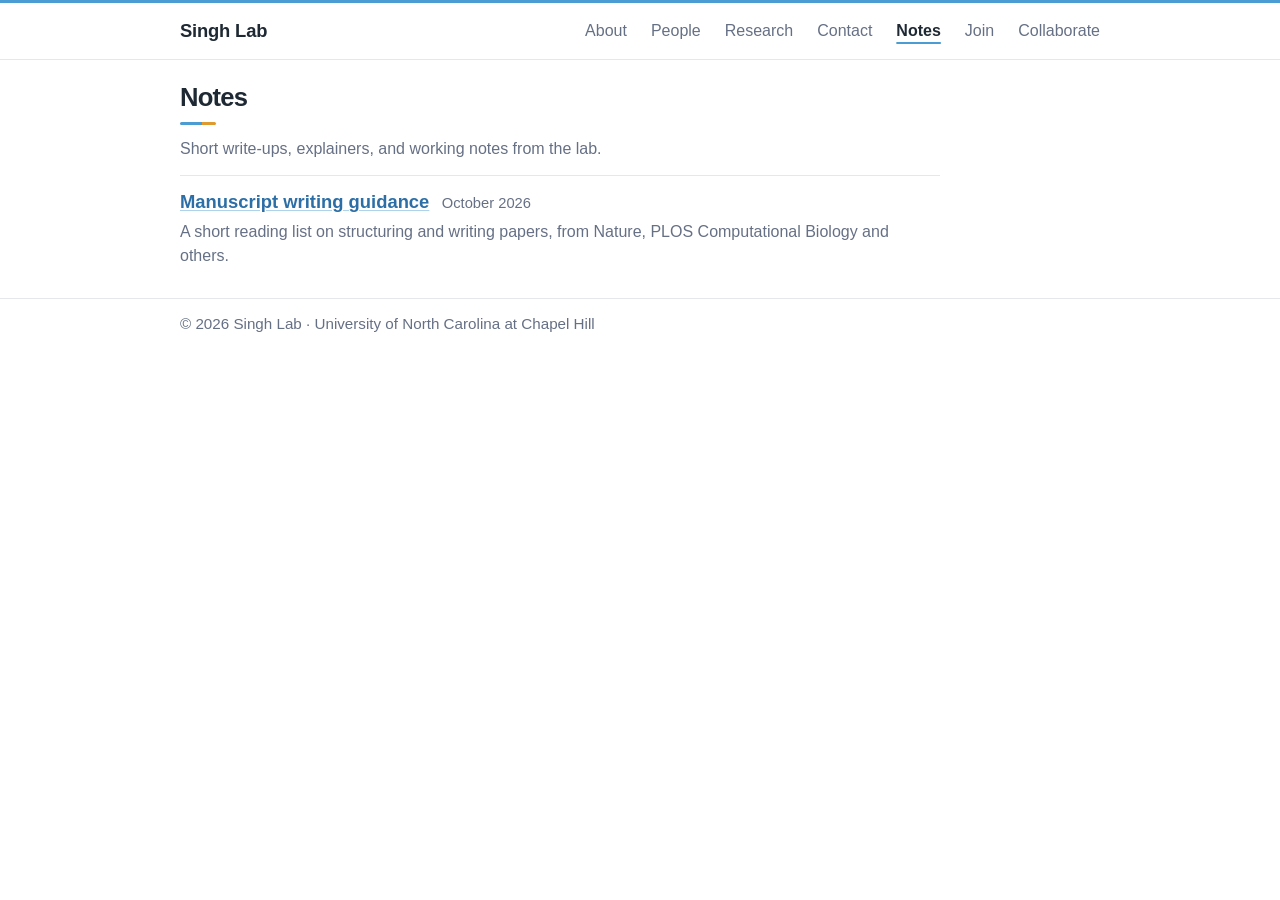
==== notes/index.html @ f238f063 "Notes: replace blank starter with a manuscript-writing reading list Nine articles from Nature, Natur" ====
<!DOCTYPE html>
<html lang="en">
<head>
  <meta charset="UTF-8">
  <meta name="viewport" content="width=device-width, initial-scale=1.0">

  <title>Notes · Singh Lab · UNC Chapel Hill</title>

  <meta
    name="description"
    content="Notes from the Singh Lab at UNC Chapel Hill."
  >

  <link rel="canonical" href="https://satsinghlab.com/notes/">
  <link rel="icon" href="../assets/favicon.svg" type="image/svg+xml">
  <link rel="apple-touch-icon" href="../assets/apple-touch-icon.png">

  <meta property="og:type" content="website">
  <meta property="og:site_name" content="Singh Lab">
  <meta property="og:title" content="Notes · Singh Lab · UNC Chapel Hill">
  <meta property="og:description" content="Notes from the Singh Lab at UNC Chapel Hill.">
  <meta property="og:url" content="https://satsinghlab.com/notes/">
  <meta property="og:image" content="https://satsinghlab.com/assets/og-image.png">
  <meta property="og:image:width" content="1200">
  <meta property="og:image:height" content="630">
  <meta property="og:image:alt" content="Singh Lab: Natural and Engineered Intelligence, UNC Chapel Hill">
  <meta name="twitter:card" content="summary_large_image">

  <link rel="stylesheet" href="../style.css?v=10">
  <link rel="stylesheet" href="../assets/banners.css?v=2">
</head>

<body>

  <header>
    <div class="container">
      <nav>
        <a class="site-name" href="../">Singh Lab</a>

        <ul>
          <li><a href="../">About</a></li>
          <li><a href="../people.html">People</a></li>
          <li><a href="../research.html">Research</a></li>
          <li><a href="../contact.html">Contact</a></li>
          <li><a href="../notes/" aria-current="page">Notes</a></li>
        </ul>

        <div class="nav-extra">
          <a href="../people.html#join">Join</a>
          <a href="../contact.html#collaborators">Collaborate</a>
        </div>
      </nav>
    </div>
  </header>

  <main>

    <section id="notes">
      <div class="container">
        <h2>Notes</h2>

        <p class="section-lede">
          Short write-ups, explainers, and working notes from the lab.
        </p>

        <!-- add new notes at the top: copy an existing note, then add an <li> here -->
        <ul class="notes-list">
          <li>
            <a href="manuscript-writing.html">Manuscript writing guidance</a>
            <span class="note-date">October 2026</span>
            <p>A short reading list on structuring and writing papers, from Nature, PLOS Computational Biology and others.</p>
          </li>
        </ul>
      </div>
    </section>

  </main>

  <footer>
    <div class="container">
      © 2026 Singh Lab · University of North Carolina at Chapel Hill
    </div>
  </footer>

  <!-- Default Statcounter code for www.satsinghlab.com
  http://www.satsinghlab.com -->
  <script type="text/javascript">
  var sc_project=13357167;
  var sc_invisible=1;
  var sc_security="1e96510b";
  </script>
  <script type="text/javascript"
  src="https://www.statcounter.com/counter/counter.js"
  async></script>
  <noscript><div class="statcounter"><a title="Web Analytics"
  href="https://statcounter.com/" target="_blank"><img
  class="statcounter"
  src="https://c.statcounter.com/13357167/0/1e96510b/1/"
  alt="Web Analytics"
  referrerPolicy="no-referrer-when-downgrade"></a></div></noscript>
  <!-- End of Statcounter Code -->

</body>
</html>
---- style.css ----
:root {
  --text: #1f2933;
  --muted: #667085;
  --border: #e5e7eb;
  --background: #ffffff;
  --accent: #4b9cd3;
  --link: #2c6fa6;
  --amber: #de9a2e;
  --tint: #f5f9fc;
  --max-width: 920px;
}

* {
  box-sizing: border-box;
}

html {
  scroll-behavior: smooth;
}

body {
  margin: 0;
  font-family:
    -apple-system,
    BlinkMacSystemFont,
    "Segoe UI",
    Helvetica,
    Arial,
    sans-serif;
  color: var(--text);
  background: var(--background);
  line-height: 1.5;
}

a {
  color: var(--link);
  text-decoration-color: rgba(75, 156, 211, 0.45);
  text-underline-offset: 2px;
}

a:hover {
  text-decoration-color: currentColor;
}

.container {
  width: min(var(--max-width), calc(100% - 40px));
  margin: 0 auto;
}

header {
  border-top: 3px solid var(--accent);
  border-bottom: 1px solid var(--border);
}

nav {
  min-height: 56px;
  display: flex;
  align-items: center;
  justify-content: space-between;
  gap: 30px;
}

.site-name {
  color: var(--text);
  font-weight: 700;
  font-size: 1.15rem;
  text-decoration: none;
  letter-spacing: -0.01em;
}

nav ul {
  display: flex;
  list-style: none;
  gap: 24px;
  padding: 0;
  margin: 0;
}

nav a {
  text-decoration: none;
}

nav ul a {
  color: var(--muted);
}

nav ul a:hover {
  color: var(--text);
}

.site-name {
  margin-right: auto;
}

/* Join and Collaborate sit outside the link list so phones can keep them on
   the first row, but they read as more nav links */
.nav-extra {
  display: flex;
  gap: 24px;
  margin-left: -6px;
}

.nav-extra a {
  color: var(--muted);
  text-decoration: none;
}

.nav-extra a:hover {
  color: var(--text);
}

nav ul a[aria-current="page"] {
  color: var(--text);
  font-weight: 600;
  text-decoration: underline;
  text-decoration-color: var(--accent);
  text-decoration-thickness: 2px;
  text-underline-offset: 6px;
}

.hero {
  padding: 28px 0 10px;
  /* the header already draws a bottom border; skip the section rule's top one */
  border-top: none;
}

.hero h1 {
  font-size: clamp(1.9rem, 4.5vw, 2.9rem);
  line-height: 1.08;
  letter-spacing: -0.035em;
  margin: 0 0 12px;
  max-width: 800px;
}

.hero p {
  font-size: 1.35rem;
  color: var(--muted);
  max-width: 760px;
  margin: 0;
}

.affiliation {
  margin-top: 12px;
  font-size: 1rem !important;
}

.hero .intro {
  margin-top: 10px;
}

.hero .intro p {
  font-size: 1.15rem;
  color: var(--text);
  margin: 0 0 12px;
}

.hero .news {
  font-size: 1rem;
  margin: 0 0 8px;
}

.hero .news:last-of-type {
  margin-bottom: 14px;
}

.hero .news a {
  color: var(--link);
}

section {
  padding: 18px 0;
  border-top: 1px solid var(--border);
}

/* the header already draws a bottom border, and the hero banner ends in its
   own horizontal rule, so a border on the section below either would read as
   a duplicate */
main > section:first-child,
.hero + section {
  border-top: none;
}

.tint {
  background: var(--tint);
}

.hero .news strong {
  color: #b06f12;
}

h2 {
  font-size: 1.6rem;
  letter-spacing: -0.03em;
  margin: 0 0 12px;
}

h2::after {
  content: "";
  display: block;
  width: 36px;
  height: 3px;
  margin-top: 6px;
  border-radius: 2px;
  background: linear-gradient(90deg, var(--accent) 60%, var(--amber) 60%);
}

.research-grid {
  display: grid;
  grid-template-columns: repeat(3, 1fr);
  gap: 20px;
}

.research-item h3 {
  margin: 0 0 6px;
  font-size: 1.1rem;
}

.research-item p {
  margin: 0;
  color: var(--muted);
}

.research-papers {
  list-style: none;
  margin: 8px 0 0;
  padding: 0;
  font-size: 0.9rem;
  line-height: 1.45;
  color: var(--muted);
}

.research-papers li + li {
  margin-top: 2px;
}

.research-more {
  margin: 12px 0 0;
}

.about-text {
  max-width: 760px;
  font-size: 1.08rem;
}

.about-text p {
  margin: 0 0 10px;
}

#research .about-text {
  margin-bottom: 18px;
}

.news-list {
  list-style: none;
  margin: 0;
  padding: 0;
  max-width: 760px;
}

.news-list li {
  display: grid;
  grid-template-columns: 80px 1fr;
  gap: 12px;
  padding: 6px 0;
}

.news-list li + li {
  border-top: 1px solid var(--border);
}

.news-list .date {
  color: var(--muted);
  font-size: 0.95rem;
  white-space: nowrap;
}

.person {
  display: flex;
  gap: 24px;
  align-items: flex-start;
  max-width: 820px;
}

.person-photo {
  flex: none;
  width: 160px;
  height: 160px;
  border-radius: 50%;
  object-fit: cover;
  border: 3px solid var(--tint);
  box-shadow: 0 0 0 1px var(--border);
}

.person-text h3 {
  margin: 0;
  font-size: 1.3rem;
}

.person-role {
  margin: 2px 0 10px;
  color: var(--muted);
}

.person-text p:not(.person-role) {
  margin: 0 0 10px;
}

/* research page: jump links and project cards */
.scholar-note {
  max-width: 760px;
  margin: 4px 0 0;
  padding: 10px 14px;
  border-left: 3px solid var(--accent);
  background: var(--tint);
  border-radius: 0 6px 6px 0;
}

.to-top {
  margin: 14px 0 0;
  font-size: 0.92rem;
}

.to-top a {
  text-decoration: none;
}

.theme-nav {
  display: flex;
  flex-wrap: wrap;
  gap: 10px;
  list-style: none;
  margin: 16px 0 0;
  padding: 0;
}

.theme-nav a {
  display: inline-block;
  padding: 6px 14px;
  border: 1px solid var(--border);
  border-radius: 999px;
  color: var(--text);
  text-decoration: none;
  font-size: 0.95rem;
}

.theme-nav a:hover {
  border-color: var(--accent);
  background: var(--tint);
}

.project-grid {
  display: grid;
  grid-template-columns: repeat(2, 1fr);
  gap: 20px;
}

.project {
  display: flex;
  flex-direction: column;
  background: var(--background);
  border: 1px solid var(--border);
  border-radius: 10px;
  overflow: hidden;
}

.project-media {
  position: relative;
  aspect-ratio: 16 / 10;
  background: #fff;
  border-bottom: 1px solid var(--border);
}

/* pin media to the box so tall GIFs can't stretch the card */
.project-media img {
  position: absolute;
  inset: 8px;
  width: calc(100% - 16px);
  height: calc(100% - 16px);
  object-fit: contain;
}

.project-body {
  padding: 14px 16px 16px;
}

.project-body h3 {
  margin: 0 0 6px;
  font-size: 1.1rem;
}

.project-body p {
  margin: 0 0 8px;
}

.project-list {
  margin: 0 0 10px;
  padding-left: 18px;
  font-size: 0.95rem;
}

.project-list li + li {
  margin-top: 4px;
}

.project-venue {
  color: #b06f12;
  font-size: 0.9rem;
  font-weight: 600;
}

.project-links {
  display: flex;
  flex-wrap: wrap;
  gap: 4px 14px;
  font-size: 0.92rem;
  margin-bottom: 0 !important;
}

/* a wide card spans the grid, with its media beside the text */
.project.wide {
  grid-column: 1 / -1;
  display: grid;
  grid-template-columns: 1.15fr 1fr;
}

.project.wide .project-media {
  aspect-ratio: auto;
  min-height: 300px;
  border-bottom: none;
  border-right: 1px solid var(--border);
}

.project-credit {
  margin-top: 8px !important;
  color: var(--muted);
  font-size: 0.8rem;
}

/* a very wide clip reads best across the full card, with the text below */
.project.wide.stacked {
  display: flex;
}

.project.wide.stacked .project-media {
  min-height: 0;
  border-right: none;
  border-bottom: 1px solid var(--border);
}

.project.wide.stacked .project-media img {
  position: static;
  width: 100%;
  height: auto;
}

/* a cropped clip has no edges of its own; frame it like a figure */
.project-media.framed {
  aspect-ratio: auto !important;
  min-height: 0 !important;
  display: flex;
  align-items: center;
  justify-content: center;
  padding: 16px;
}

.project-media.framed img {
  position: static;
  width: 100%;
  height: auto;
  border: 1px solid #c9ced6;
  border-radius: 4px;
}

.media-strip {
  display: grid;
  grid-template-columns: repeat(3, 1fr);
  gap: 6px;
  margin: 4px 0 10px;
}

.media-strip img {
  width: 100%;
  aspect-ratio: 16 / 10;
  object-fit: cover;
  border-radius: 6px;
}

.research-also {
  margin: 14px 0 0;
  color: var(--muted);
  font-size: 0.95rem;
}

.section-lede {
  margin: 0 0 14px;
  max-width: 760px;
  color: var(--muted);
}

.mentee-list {
  list-style: none;
  margin: 0;
  padding: 0;
  display: grid;
  grid-template-columns: repeat(2, 1fr);
  gap: 10px 28px;
}

.mentee-list li {
  padding-top: 8px;
  border-top: 1px solid var(--border);
}

.mentee-list h3 {
  margin: 0;
  font-size: 1rem;
}

.mentee-list h3 a {
  color: var(--text);
}

.mentee-list p {
  margin: 2px 0 0;
  font-size: 0.9rem;
  line-height: 1.45;
}

.mentee-role {
  color: var(--muted);
  font-size: 0.88rem;
  font-weight: 400;
  margin-left: 4px;
}

.mentee-next {
  color: #b06f12;
  font-weight: 600;
}

.mentee-also {
  margin: 14px 0 0;
  color: var(--muted);
  font-size: 0.9rem;
}

.project-areas {
  margin: 0 0 10px;
  padding-left: 0;
  list-style: none;
  display: flex;
  flex-wrap: wrap;
  gap: 6px;
}

.project-areas li {
  padding: 3px 10px;
  border: 1px solid var(--border);
  border-radius: 999px;
  background: var(--background);
  font-size: 0.92rem;
}

#join h3 {
  margin: 16px 0 4px;
  font-size: 1.1rem;
}

.notes-list {
  list-style: none;
  margin: 0;
  padding: 0;
  max-width: 760px;
}

.notes-list li {
  padding: 12px 0;
  border-top: 1px solid var(--border);
}

.notes-list li > a {
  font-size: 1.15rem;
  font-weight: 600;
}

.notes-list p {
  margin: 4px 0 0;
  color: var(--muted);
}

.note-date {
  color: var(--muted);
  font-size: 0.92rem;
  margin-left: 8px;
}

.note {
  padding: 18px 0 32px;
}

.note .container {
  max-width: 720px;
}

.note-back {
  margin: 0 0 14px;
  font-size: 0.92rem;
}

.note h1 {
  font-size: clamp(1.7rem, 4vw, 2.3rem);
  line-height: 1.15;
  letter-spacing: -0.03em;
  margin: 0;
}

.note-head .note-date {
  display: block;
  margin: 6px 0 20px;
}

.note-body {
  font-size: 1.08rem;
  line-height: 1.65;
}

.note-body h2 {
  margin-top: 28px;
}

.note-body img {
  max-width: 100%;
  height: auto;
}

.note-body pre {
  overflow-x: auto;
  padding: 12px 14px;
  background: var(--tint);
  border-radius: 6px;
  font-size: 0.92rem;
}

.note-body blockquote {
  margin: 0 0 12px;
  padding-left: 14px;
  border-left: 3px solid var(--border);
  color: var(--muted);
}

.reading-list {
  list-style: none;
  padding: 0;
  margin: 0 0 8px;
}

.reading-list li {
  padding: 8px 0;
  border-top: 1px solid var(--border);
}

.reading-list .ref,
.reading-list .why {
  display: block;
  font-size: 0.92rem;
  line-height: 1.5;
}

.reading-list .ref {
  color: var(--muted);
}

.contact-list {
  display: grid;
  grid-template-columns: max-content 1fr;
  gap: 8px 24px;
  margin: 0;
  max-width: 760px;
  font-size: 1.05rem;
}

.contact-list dt {
  font-weight: 600;
}

.contact-list dd {
  margin: 0;
}

.links {
  display: flex;
  flex-wrap: wrap;
  gap: 12px;
}

.button {
  color: var(--text);
  display: inline-block;
  padding: 8px 14px;
  border: 1px solid var(--border);
  border-radius: 8px;
  text-decoration: none;
}

.button:hover {
  border-color: var(--accent);
  background: var(--tint);
}

.hero-banner {
  margin-top: 16px;
}

/* the cropped banner is wide and short; let phones crop less of it */
.lab-banner.hero-banner {
  min-height: 90px;
}

.section-divider {
  /* hug the section this closes, so it doesn't read as the next one's banner */
  margin-top: 12px;
}

footer {
  border-top: 1px solid var(--border);
  padding: 14px 0;
  color: var(--muted);
  font-size: 0.95rem;
}

@media (max-width: 700px) {
  /* four links don't fit beside the lab name on phones; let them drop to a
     second row instead of squeezing the name */
  nav {
    min-height: 48px;
    flex-wrap: wrap;
    gap: 4px 16px;
    padding: 10px 0;
  }

  .site-name {
    white-space: nowrap;
  }

  /* phones: lab name and Join on the first row, page links below */
  .nav-extra {
    order: 1;
    gap: 14px;
    font-size: 0.95rem;
  }

  nav ul {
    order: 2;
    flex-basis: 100%;
  }

  nav ul {
    gap: 14px;
    flex-wrap: wrap;
    font-size: 0.95rem;
  }

  .hero {
    padding: 20px 0 12px;
  }

  .hero-banner {
    margin-top: 12px;
  }

  .section-divider {
    margin-top: 12px;
  }

  .research-grid {
    grid-template-columns: 1fr;
  }

  .person {
    flex-direction: column;
    gap: 14px;
  }

  .person-photo {
    width: 120px;
    height: 120px;
  }

  .mentee-list {
    grid-template-columns: 1fr;
  }

  .project-grid,
  .project.wide {
    grid-template-columns: 1fr;
  }

  .project.wide .project-media {
    aspect-ratio: 16 / 10;
    min-height: 0;
    border-right: none;
    border-bottom: 1px solid var(--border);
  }

  .contact-list {
    grid-template-columns: 1fr;
    gap: 2px;
  }

  .contact-list dd + dt {
    margin-top: 10px;
  }

  .news-list li {
    grid-template-columns: 1fr;
    gap: 0;
  }
}
---- assets/banners.css ----
/* Lab banners: responsive sizing.
   On wide screens a banner shows in full. On narrow screens (phones) the banner
   keeps a minimum height and crops at the sides, so it does not become too thin.
   Set --focus on one banner to choose which part stays in view when it crops. */
.lab-banner,
.lab-divider {
  display: block;
  width: 100%;
  max-width: 100%;
  height: auto;
  object-fit: cover;
  object-position: var(--focus, 50%) 50%;
}
.lab-banner  { min-height: 150px; }
.lab-divider { min-height: 56px; }

/* Optional: a little more height on small tablets */
@media (min-width: 600px) and (max-width: 900px) {
  .lab-banner  { min-height: 170px; }
  .lab-divider { min-height: 64px; }
}
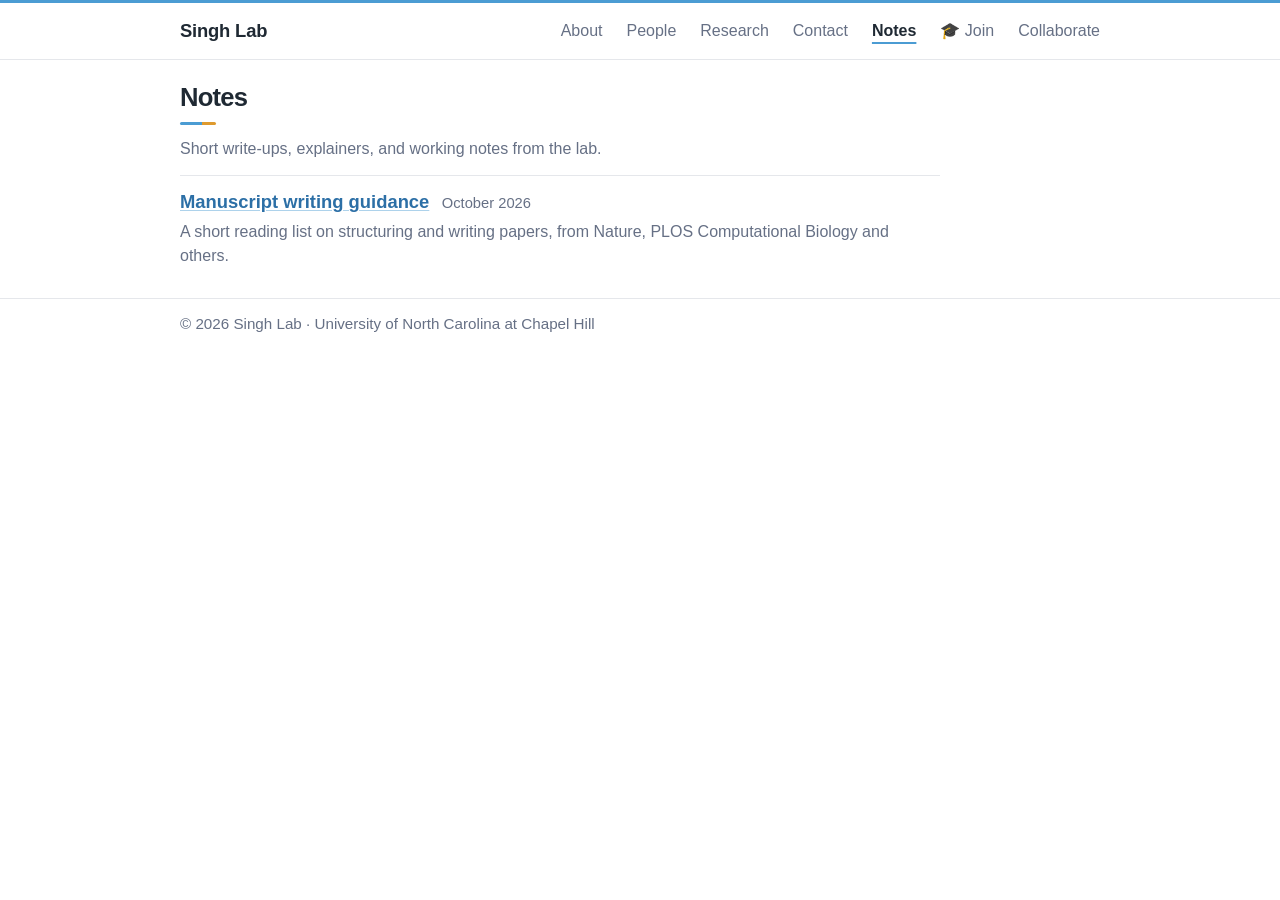
==== commit 67e1bd1d: "Switch to interest form and UNC email; restructure Join page; post-move updates" ====
--- a/notes/index.html
+++ b/notes/index.html
@@ -26,7 +26,7 @@
   <meta property="og:image:alt" content="Singh Lab: Natural and Engineered Intelligence, UNC Chapel Hill">
   <meta name="twitter:card" content="summary_large_image">
 
-  <link rel="stylesheet" href="../style.css?v=10">
+  <link rel="stylesheet" href="../style.css?v=11">
   <link rel="stylesheet" href="../assets/banners.css?v=2">
 </head>
 
@@ -46,7 +46,7 @@
         </ul>
 
         <div class="nav-extra">
-          <a href="../people.html#join">Join</a>
+          <a href="../people.html#join"><span aria-hidden="true">🎓</span> Join</a>
           <a href="../contact.html#collaborators">Collaborate</a>
         </div>
       </nav>
--- a/style.css
+++ b/style.css
@@ -651,23 +651,17 @@
 .reading-list {
   list-style: none;
   padding: 0;
-  margin: 0 0 8px;
+  margin: 0;
 }
 
 .reading-list li {
-  padding: 8px 0;
+  padding: 6px 0;
   border-top: 1px solid var(--border);
 }
 
-.reading-list .ref,
-.reading-list .why {
-  display: block;
+.reading-list .ref {
+  color: var(--muted);
   font-size: 0.92rem;
-  line-height: 1.5;
-}
-
-.reading-list .ref {
-  color: var(--muted);
 }
 
 .contact-list {
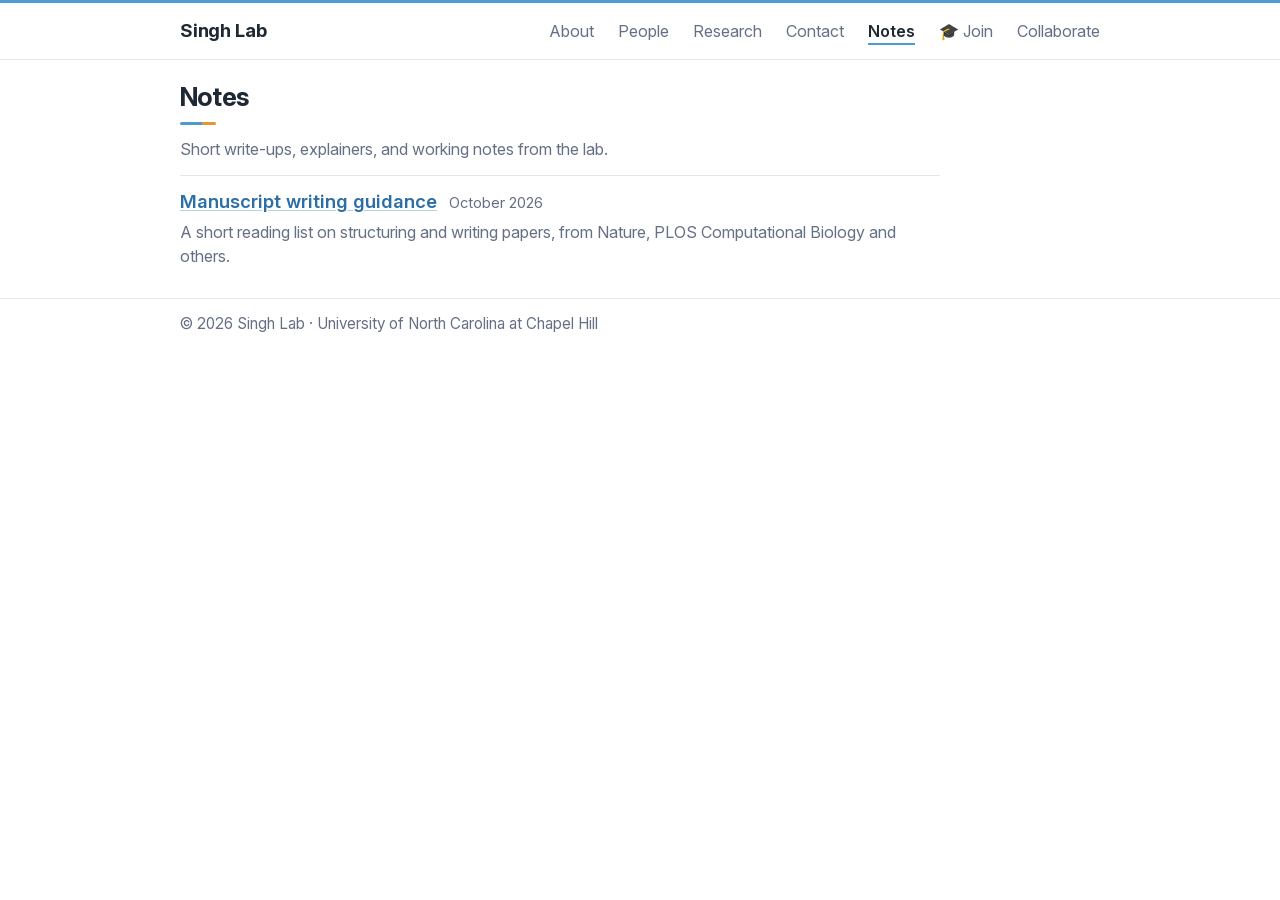
==== commit 6d6ea9b9: "Use Inter font (self-hosted); tighten Join intro; hide project areas - Self-host Inter (SIL OFL) as " ====
--- a/notes/index.html
+++ b/notes/index.html
@@ -23,10 +23,10 @@
   <meta property="og:image" content="https://satsinghlab.com/assets/og-image.png">
   <meta property="og:image:width" content="1200">
   <meta property="og:image:height" content="630">
-  <meta property="og:image:alt" content="Singh Lab: Natural and Engineered Intelligence, UNC Chapel Hill">
+  <meta property="og:image:alt" content="Singh Lab: Principles of Natural and Engineered Intelligence, UNC Chapel Hill">
   <meta name="twitter:card" content="summary_large_image">
 
-  <link rel="stylesheet" href="../style.css?v=11">
+  <link rel="stylesheet" href="../style.css?v=18">
   <link rel="stylesheet" href="../assets/banners.css?v=2">
 </head>
 
--- a/style.css
+++ b/style.css
@@ -1,3 +1,23 @@
+/* Inter (SIL Open Font License, see assets/fonts/Inter-OFL.txt), self-hosted.
+   One variable font file per character set covers weights 400 to 800. */
+@font-face {
+  font-family: "Inter";
+  font-style: normal;
+  font-weight: 400 800;
+  font-display: swap;
+  src: url("assets/fonts/inter-latin-ext.woff2") format("woff2");
+  unicode-range: U+0100-02BA, U+02BD-02C5, U+02C7-02CC, U+02CE-02D7, U+02DD-02FF, U+0304, U+0308, U+0329, U+1D00-1DBF, U+1E00-1E9F, U+1EF2-1EFF, U+2020, U+20A0-20AB, U+20AD-20C4, U+2113, U+2C60-2C7F, U+A720-A7FF;
+}
+
+@font-face {
+  font-family: "Inter";
+  font-style: normal;
+  font-weight: 400 800;
+  font-display: swap;
+  src: url("assets/fonts/inter-latin.woff2") format("woff2");
+  unicode-range: U+0000-00FF, U+0131, U+0152-0153, U+02BB-02BC, U+02C6, U+02DA, U+02DC, U+0304, U+0308, U+0329, U+2000-206F, U+20AC, U+2122, U+2191, U+2193, U+2212, U+2215, U+FEFF, U+FFFD;
+}
+
 :root {
   --text: #1f2933;
   --muted: #667085;
@@ -21,6 +41,7 @@
 body {
   margin: 0;
   font-family:
+    "Inter",
     -apple-system,
     BlinkMacSystemFont,
     "Segoe UI",
@@ -30,6 +51,7 @@
   color: var(--text);
   background: var(--background);
   line-height: 1.5;
+  font-optical-sizing: auto;
 }
 
 a {
@@ -130,6 +152,7 @@
   letter-spacing: -0.035em;
   margin: 0 0 12px;
   max-width: 800px;
+  text-wrap: balance;
 }
 
 .hero p {
@@ -562,8 +585,75 @@
 }
 
 #join h3 {
-  margin: 16px 0 4px;
+  margin: 16px 0 6px;
   font-size: 1.1rem;
+}
+
+/* the interest-form call to action: a boxed button with the details beside it */
+.join-cta {
+  display: flex;
+  gap: 18px;
+  align-items: center;
+  margin: 14px 0 22px;
+  padding: 16px 18px;
+  background: var(--background);
+  border: 1px solid var(--border);
+  border-left: 4px solid var(--accent);
+  border-radius: 8px;
+}
+
+.join-cta p {
+  margin: 0;
+  font-size: 0.98rem;
+}
+
+.join-button {
+  flex: none;
+  font-weight: 600;
+  background: var(--background);
+}
+
+/* the two ways to join, as cards side by side */
+.join-paths {
+  display: grid;
+  grid-template-columns: 1fr 1fr;
+  gap: 14px;
+  margin-bottom: 18px;
+}
+
+.join-path {
+  padding: 4px 16px 12px;
+  background: var(--background);
+  border: 1px solid var(--border);
+  border-radius: 8px;
+}
+
+#join .join-path h3 {
+  margin: 10px 0 6px;
+  font-size: 1.02rem;
+}
+
+.join-path ul {
+  margin: 0;
+  padding-left: 18px;
+  font-size: 0.95rem;
+}
+
+.join-path li + li {
+  margin-top: 5px;
+}
+
+@media (max-width: 860px) {
+  .join-paths {
+    grid-template-columns: 1fr;
+  }
+}
+
+@media (max-width: 600px) {
+  .join-cta {
+    flex-direction: column;
+    align-items: flex-start;
+  }
 }
 
 .notes-list {
@@ -809,4 +899,19 @@
     grid-template-columns: 1fr;
     gap: 0;
   }
-}+}
+/* campus photo at the top of the Join section */
+.join-photo {
+  margin: 0 0 20px;
+}
+
+.join-photo img {
+  border-radius: 6px;
+  --focus: 50%;
+}
+
+.join-photo figcaption {
+  margin-top: 6px;
+  color: var(--muted);
+  font-size: 0.8rem;
+}
